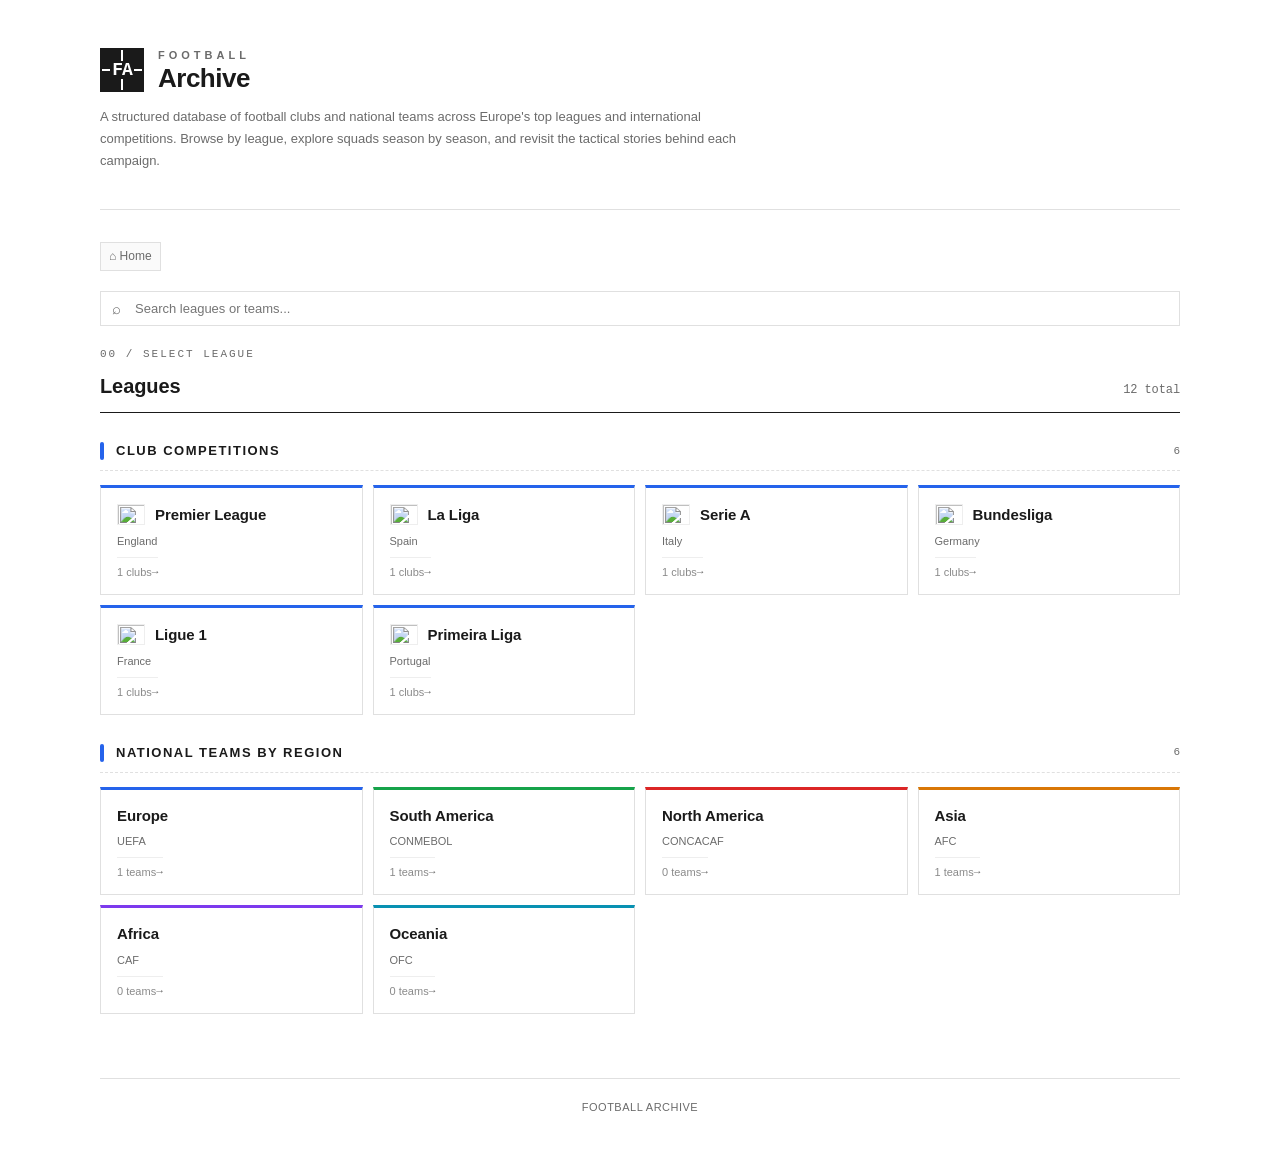
==== index.html @ 5ec5b144 "Add files via upload" ====
<!DOCTYPE html>
<html lang="ja">
<head>
<meta charset="UTF-8">
<meta name="viewport" content="width=device-width, initial-scale=1.0">
<title>Football Archive</title>
<style>
  :root {
    --bg: #ffffff; --fg: #1a1a1a; --muted: #6b6b6b; --muted-2: #8a8a8a;
    --border: #e0e0e0; --border-light: #eeeeee; --surface: #fafafa; --surface-2: #f5f5f5;
    --accent: #1a1a1a; --hover: #f0f0f0;
    --cat-club: #2563eb; --cat-club-bg: #dbeafe; --cat-nat: #dc2626; --cat-nat-bg: #fee2e2;
    --reg-eu: #2563eb; --reg-sa: #16a34a; --reg-na: #dc2626; --reg-as: #d97706; --reg-af: #7c3aed; --reg-oc: #0891b2;
  }
  * { box-sizing: border-box; }
  body { font-family: -apple-system, BlinkMacSystemFont, "Helvetica Neue", "Hiragino Sans", "Yu Gothic", sans-serif; font-size: 14px; line-height: 1.6; color: var(--fg); background: var(--bg); margin: 0; padding: 48px 20px; }
  .container { max-width: 1080px; margin: 0 auto; }
  header { margin-bottom: 32px; padding-bottom: 24px; border-bottom: 1px solid var(--border); }
  .logo { display: flex; align-items: center; gap: 14px; margin-bottom: 14px; text-decoration: none; color: var(--fg); cursor: pointer; width: fit-content; }
  .logo-mark { width: 44px; height: 44px; border: 2px solid var(--fg); position: relative; flex-shrink: 0; display: flex; align-items: center; justify-content: center; background: var(--fg); color: #fff; }
  .logo-mark::before { content: ""; position: absolute; top: 50%; left: 0; right: 0; height: 2px; background: #fff; transform: translateY(-50%); }
  .logo-mark::after { content: ""; position: absolute; top: 0; bottom: 0; left: 50%; width: 2px; background: #fff; transform: translateX(-50%); }
  .logo-mark span { position: relative; z-index: 1; font-family: "SF Mono", Menlo, Consolas, monospace; font-size: 18px; font-weight: 800; letter-spacing: -1px; background: var(--fg); padding: 0 2px; line-height: 1; }
  .logo-text { display: flex; flex-direction: column; line-height: 1; }
  .logo-text .word1 { font-size: 11px; font-weight: 700; letter-spacing: 4px; text-transform: uppercase; color: var(--muted); margin-bottom: 4px; }
  .logo-text .word2 { font-size: 26px; font-weight: 800; letter-spacing: -0.5px; line-height: 1; }
  .intro { font-size: 13px; color: var(--muted); max-width: 640px; line-height: 1.7; }
  .breadcrumb { display: flex; align-items: center; gap: 8px; font-size: 12px; color: var(--muted); margin-bottom: 20px; flex-wrap: wrap; }
  .breadcrumb a { color: var(--muted); text-decoration: none; cursor: pointer; padding: 4px 8px; border: 1px solid var(--border); background: var(--surface); transition: all 0.15s; display: inline-flex; align-items: center; gap: 6px; }
  .breadcrumb a:hover { background: var(--hover); color: var(--fg); }
  .breadcrumb .sep { color: var(--border); font-family: "SF Mono", Menlo, Consolas, monospace; }
  .breadcrumb .current { padding: 4px 8px; color: var(--fg); font-weight: 600; display: inline-flex; align-items: center; gap: 6px; }
  .breadcrumb .flag { width: 16px; height: 12px; border: 1px solid var(--border-light); object-fit: cover; }
  .section-num { font-family: "SF Mono", Menlo, Consolas, monospace; font-size: 11px; color: var(--muted); letter-spacing: 2px; margin-bottom: 6px; }
  h2 { font-size: 20px; font-weight: 600; margin: 0 0 18px 0; padding-bottom: 10px; border-bottom: 1px solid var(--fg); letter-spacing: -0.1px; display: flex; align-items: baseline; gap: 12px; flex-wrap: wrap; }
  h2 .count { font-size: 12px; color: var(--muted); font-weight: 400; font-family: "SF Mono", Menlo, Consolas, monospace; margin-left: auto; }
  .group-heading { display: flex; align-items: center; gap: 12px; margin: 28px 0 14px 0; padding-bottom: 8px; border-bottom: 1px dashed var(--border); }
  .group-heading .bar { width: 4px; height: 18px; border-radius: 2px; }
  .group-heading.club .bar { background: var(--cat-club); }
  .group-heading.eu .bar { background: var(--reg-eu); }
  .group-heading.sa .bar { background: var(--reg-sa); }
  .group-heading.na .bar { background: var(--reg-na); }
  .group-heading.as .bar { background: var(--reg-as); }
  .group-heading.af .bar { background: var(--reg-af); }
  .group-heading.oc .bar { background: var(--reg-oc); }
  .group-heading .title { font-size: 13px; font-weight: 700; text-transform: uppercase; letter-spacing: 1.5px; }
  .group-heading .count { font-size: 11px; color: var(--muted); font-family: "SF Mono", Menlo, Consolas, monospace; margin-left: auto; }
  .grid { display: grid; grid-template-columns: repeat(auto-fill, minmax(260px, 1fr)); gap: 10px; }
  .grid.seasons { grid-template-columns: repeat(auto-fill, minmax(140px, 1fr)); }
  .grid.teams { grid-template-columns: repeat(auto-fill, minmax(240px, 1fr)); }
  .card { border: 1px solid var(--border); border-top: 3px solid transparent; background: var(--bg); padding: 16px; cursor: pointer; transition: all 0.15s; display: flex; flex-direction: column; gap: 10px; text-align: left; font-family: inherit; font-size: inherit; color: inherit; }
  .card:hover { background: var(--surface); border-color: #c0c0c0; }
  .card.club { border-top-color: var(--cat-club); }
  .card.eu { border-top-color: var(--reg-eu); }
  .card.sa { border-top-color: var(--reg-sa); }
  .card.na { border-top-color: var(--reg-na); }
  .card.as { border-top-color: var(--reg-as); }
  .card.af { border-top-color: var(--reg-af); }
  .card.oc { border-top-color: var(--reg-oc); }
  .card-top { display: flex; align-items: center; gap: 10px; }
  .card-flag { width: 28px; height: 21px; border: 1px solid var(--border-light); object-fit: cover; flex-shrink: 0; }
  .card-flag.sq { width: 26px; height: 26px; border-radius: 50%; }
  .card-name { font-size: 15px; font-weight: 600; letter-spacing: -0.1px; line-height: 1.3; flex: 1; }
  .card-sub { font-size: 11px; color: var(--muted); display: flex; gap: 8px; align-items: center; flex-wrap: wrap; }
  .card-meta { font-size: 11px; color: var(--muted-2); padding-top: 8px; border-top: 1px solid var(--border-light); display: flex; justify-content: space-between; align-items: center; }
  .card-meta .arrow { color: var(--muted); font-family: "SF Mono", Menlo, Consolas, monospace; transition: transform 0.15s; }
  .card:hover .card-meta .arrow { transform: translateX(3px); color: var(--fg); }
  .card.season { padding: 14px 16px; gap: 4px; border-top-color: var(--border); }
  .card.season .year { font-family: "SF Mono", Menlo, Consolas, monospace; font-size: 18px; font-weight: 700; letter-spacing: -0.3px; }
  .card.season .label { font-size: 10px; color: var(--muted); text-transform: uppercase; letter-spacing: 1px; }
  .card.season.available { border-top-color: var(--cat-club); }
  .card.season.unavailable { opacity: 0.45; cursor: not-allowed; }
  .card.season.unavailable:hover { background: var(--bg); border-color: var(--border); }
  .toolbar { display: flex; gap: 10px; margin-bottom: 20px; align-items: center; flex-wrap: wrap; }
  .search-box { flex: 1; min-width: 200px; position: relative; }
  .search-box input { width: 100%; padding: 9px 12px 9px 34px; border: 1px solid var(--border); background: var(--bg); font-family: inherit; font-size: 13px; outline: none; transition: border-color 0.15s; }
  .search-box input:focus { border-color: var(--accent); }
  .search-box::before { content: "⌕"; position: absolute; left: 12px; top: 50%; transform: translateY(-50%); color: var(--muted); font-size: 15px; pointer-events: none; }
  .search-results { border: 1px solid var(--border); background: var(--bg); margin-bottom: 20px; }
  .search-results .sr-heading { padding: 10px 14px; background: var(--surface); border-bottom: 1px solid var(--border); font-size: 11px; color: var(--muted); text-transform: uppercase; letter-spacing: 1.5px; font-weight: 600; display: flex; justify-content: space-between; align-items: center; }
  .search-results .sr-heading .count { font-family: "SF Mono", Menlo, Consolas, monospace; }
  .sr-item { display: flex; align-items: center; gap: 12px; padding: 10px 14px; border-bottom: 1px solid var(--border-light); cursor: pointer; transition: background 0.1s; }
  .sr-item:last-child { border-bottom: none; }
  .sr-item:hover { background: var(--surface); }
  .sr-item .sr-flag { width: 20px; height: 15px; border: 1px solid var(--border-light); object-fit: cover; flex-shrink: 0; }
  .sr-item .sr-flag.sq { width: 18px; height: 18px; border-radius: 50%; }
  .sr-item .sr-name { font-size: 14px; font-weight: 500; flex: 1; }
  .sr-item .sr-type { font-family: "SF Mono", Menlo, Consolas, monospace; font-size: 10px; color: var(--muted); text-transform: uppercase; letter-spacing: 1px; }
  .sr-item .sr-path { font-size: 11px; color: var(--muted); }
  .sr-empty { padding: 16px 14px; text-align: center; color: var(--muted); font-size: 12px; font-style: italic; }
  footer { margin-top: 64px; padding-top: 20px; border-top: 1px solid var(--border); font-size: 11px; color: var(--muted); text-align: center; letter-spacing: 0.5px; }
  .hidden { display: none !important; }
  @media (max-width: 640px) {
    body { padding: 24px 12px; font-size: 13px; }
    .logo-mark { width: 38px; height: 38px; }
    .logo-mark span { font-size: 15px; }
    .logo-text .word2 { font-size: 22px; }
    .grid { grid-template-columns: 1fr; }
    .grid.seasons { grid-template-columns: repeat(2, 1fr); }
  }
</style>
</head>
<body>
<div class="container">

<header>
  <a class="logo" id="logo">
    <div class="logo-mark"><span>FA</span></div>
    <div class="logo-text">
      <div class="word1">Football</div>
      <div class="word2">Archive</div>
    </div>
  </a>
  <p class="intro">A structured database of football clubs and national teams across Europe's top leagues and international competitions. Browse by league, explore squads season by season, and revisit the tactical stories behind each campaign.</p>
</header>

<nav class="breadcrumb" id="breadcrumb"></nav>

<div class="toolbar">
  <div class="search-box">
    <input type="text" id="search" placeholder="Search leagues or teams...">
  </div>
</div>

<div class="search-results hidden" id="searchResults"></div>

<main id="view"></main>

<footer>FOOTBALL ARCHIVE</footer>

</div>

<script>
const DATA = {"leagues":[{"country":"England","countryCode":"gb-eng","tier":"Top flight","name":"Premier League","id":"premier-league","type":"club","group":"club","order":10},{"group":"club","order":20,"id":"la-liga","type":"club","tier":"Top flight","name":"La Liga","countryCode":"es","country":"Spain"},{"country":"Italy","countryCode":"it","type":"club","id":"serie-a","tier":"Top flight","name":"Serie A","order":30,"group":"club"},{"country":"Germany","countryCode":"de","type":"club","id":"bundesliga","tier":"Top flight","name":"Bundesliga","group":"club","order":40},{"country":"France","countryCode":"fr","tier":"Top flight","name":"Ligue 1","id":"ligue-1","type":"club","order":50,"group":"club"},{"group":"club","order":60,"id":"primeira-liga","type":"club","name":"Primeira Liga","tier":"Top flight","countryCode":"pt","country":"Portugal"},{"country":"UEFA","countryCode":"eu","tier":"National teams","name":"Europe","type":"nat","id":"nat-europe","group":"eu","order":110},{"country":"CONMEBOL","countryCode":"un","type":"nat","id":"nat-south-america","tier":"National teams","name":"South America","order":120,"group":"sa"},{"country":"CONCACAF","countryCode":"un","tier":"National teams","name":"North America","type":"nat","id":"nat-north-america","group":"na","order":130},{"name":"Asia","tier":"National teams","type":"nat","id":"nat-asia","order":140,"group":"as","country":"AFC","countryCode":"un"},{"countryCode":"un","country":"CAF","group":"af","order":150,"name":"Africa","tier":"National teams","type":"nat","id":"nat-africa"},{"group":"oc","order":160,"id":"nat-oceania","type":"nat","tier":"National teams","name":"Oceania","countryCode":"un","country":"OFC"}],"seasons":{"club":[],"nat":{}},"teams":{"premier-league":[{"id":"man-united","name":"Manchester United","countryCode":"gb-eng","city":"Manchester"}],"la-liga":[{"id":"real-madrid","name":"Real Madrid","countryCode":"es","city":"Madrid"}],"serie-a":[{"id":"juventus","name":"Juventus","countryCode":"it","city":"Turin"}],"bundesliga":[{"id":"bayern","name":"Bayern Munich","countryCode":"de","city":"Munich"}],"ligue-1":[{"id":"psg","name":"Paris Saint-Germain","countryCode":"fr","city":"Paris"}],"primeira-liga":[{"id":"porto","name":"FC Porto","countryCode":"pt","city":"Porto"}],"nat-europe":[{"id":"nt-france","name":"France","countryCode":"fr","city":"UEFA"}],"nat-south-america":[{"id":"nt-brazil","name":"Brazil","countryCode":"br","city":"CONMEBOL"}],"nat-asia":[{"id":"nt-japan","name":"Japan","countryCode":"jp","city":"AFC"}]},"leagueDefaults":{},"teamSpecific":{"premier-league|man-united":["2007-08"],"la-liga|real-madrid":["2014-15"],"serie-a|juventus":["2012-13"],"bundesliga|bayern":["2019-20"],"ligue-1|psg":["2024-25"],"primeira-liga|porto":["2014-15"],"nat-europe|nt-france":["2024"],"nat-south-america|nt-brazil":["2022"]},"reports":{"premier-league|man-united|2007-08":"man-united_2007_08.html","la-liga|real-madrid|2014-15":"real-madrid_2014_15.html","serie-a|juventus|2012-13":"juventus_2012-13.html","bundesliga|bayern|2019-20":"bayern_2019_20.html","ligue-1|psg|2024-25":"psg_2024_25.html","primeira-liga|porto|2014-15":"porto_2014_15.html"}};




function readStateFromQuery() {
  const params = new URLSearchParams(window.location.search);
  const s = { league: null, team: null };
  const leagueParam = params.get("league");
  if (leagueParam && leagueById(leagueParam)) {
    s.league = leagueParam;
    const teamParam = params.get("team");
    if (teamParam && teamsOf(leagueParam).some(t => t.id === teamParam)) {
      s.team = teamParam;
    }
  }
  return s;
}
const state = { league: null, team: null };

function flagUrl(code) { if (!code) return ""; if (code === "un" || code === "eu") return "https://flagcdn.com/w40/un.png"; return "https://flagcdn.com/w40/" + code + ".png"; }
function reportKey(l, t, s) { return l + "|" + t + "|" + s; }
function isNatLeague(id) { return id && id.indexOf("nat-") === 0; }
function leagueById(id)  { return DATA.leagues.find(x => x.id === id); }
function teamsOf(leagueId) { return DATA.teams[leagueId] || []; }
function seasonsFor(leagueId, teamId) {
  var k = leagueId + '|' + teamId;
  if (DATA.teamSpecific[k] && DATA.teamSpecific[k].length) return DATA.teamSpecific[k];
  return DATA.leagueDefaults[leagueId] || [];
}
function escapeHtml(s) { return String(s == null ? "" : s).replace(/[&<>"']/g, c => ({ "&":"&amp;", "<":"&lt;", ">":"&gt;", '"':"&quot;", "'":"&#39;" }[c])); }

function renderBreadcrumb() {
  const bc = document.getElementById("breadcrumb");
  const parts = [];
  parts.push('<a data-nav="home">⌂ Home</a>');
  if (state.league) {
    const l = leagueById(state.league);
    if (!l) { state.league = null; state.team = null; return renderBreadcrumb(); }
    parts.push('<span class="sep">/</span>');
    if (state.team) parts.push('<a data-nav="league"><img class="flag" src="' + flagUrl(l.countryCode) + '" alt="">' + escapeHtml(l.name) + '</a>');
    else parts.push('<span class="current"><img class="flag" src="' + flagUrl(l.countryCode) + '" alt="">' + escapeHtml(l.name) + '</span>');
  }
  if (state.team) {
    const t = teamsOf(state.league).find(x => x.id === state.team);
    if (!t) { state.team = null; return renderBreadcrumb(); }
    parts.push('<span class="sep">/</span>');
    parts.push('<span class="current"><img class="flag" src="' + flagUrl(t.countryCode) + '" alt="">' + escapeHtml(t.name) + '</span>');
  }
  bc.innerHTML = parts.join("");
  bc.querySelectorAll("a[data-nav]").forEach(a => {
    a.addEventListener("click", () => {
      const target = a.dataset.nav;
      if (target === "home") { state.league = null; state.team = null; }
      if (target === "league") { state.team = null; }
      render();
    });
  });
}

function viewLeagues() {
  const clubs = DATA.leagues.filter(l => l.type === "club");
  const nats  = DATA.leagues.filter(l => l.type === "nat");
  const clubCards = clubs.map(l =>
    '<button class="card club" data-league="' + l.id + '">' +
    '<div class="card-top"><img class="card-flag" src="' + flagUrl(l.countryCode) + '" alt=""><span class="card-name">' + escapeHtml(l.name) + '</span></div>' +
    '<div class="card-sub"><span>' + escapeHtml(l.country) + '</span></div>' +
    '<div class="card-meta"><span>' + teamsOf(l.id).length + ' clubs</span><span class="arrow">→</span></div>' +
    '</button>'
  ).join("");
  const natCards = nats.map(l =>
    '<button class="card ' + l.group + '" data-league="' + l.id + '">' +
    '<div class="card-top"><span class="card-name">' + escapeHtml(l.name) + '</span></div>' +
    '<div class="card-sub"><span>' + escapeHtml(l.country) + '</span></div>' +
    '<div class="card-meta"><span>' + teamsOf(l.id).length + ' teams</span><span class="arrow">→</span></div>' +
    '</button>'
  ).join("");
  return '<div class="section-num">00 / SELECT LEAGUE</div>' +
    '<h2>Leagues <span class="count">' + DATA.leagues.length + ' total</span></h2>' +
    (clubs.length ? '<div class="group-heading club"><span class="bar"></span><span class="title">Club Competitions</span><span class="count">' + clubs.length + '</span></div><div class="grid">' + clubCards + '</div>' : '') +
    (nats.length ? '<div class="group-heading eu"><span class="bar"></span><span class="title">National Teams by Region</span><span class="count">' + nats.length + '</span></div><div class="grid">' + natCards + '</div>' : '');
}

function viewTeams() {
  const l = leagueById(state.league);
  const teams = teamsOf(state.league);
  const cards = teams.map(t => teamCardHtml(t, l)).join("");
  return '<div class="section-num">01 / SELECT TEAM</div>' +
    '<h2><img class="card-flag" style="width:24px;height:18px;margin-right:4px;vertical-align:middle;" src="' + flagUrl(l.countryCode) + '" alt="">' + escapeHtml(l.name) + ' <span class="count">' + teams.length + ' teams</span></h2>' +
    '<div class="grid teams">' + (cards || '<div class="sr-empty">No teams registered.</div>') + '</div>';
}

function teamCardHtml(t, l) {
  const cls = l.type === "club" ? "club" : l.group;
  const flagClass = l.type === "nat" ? "sq" : "";
  return '<button class="card ' + cls + '" data-team="' + t.id + '">' +
    '<div class="card-top"><img class="card-flag ' + flagClass + '" src="' + flagUrl(t.countryCode) + '" alt=""><span class="card-name">' + escapeHtml(t.name) + '</span></div>' +
    '<div class="card-sub"><span>' + escapeHtml(t.city || "") + '</span></div>' +
    '<div class="card-meta"><span>Browse seasons</span><span class="arrow">→</span></div>' +
    '</button>';
}

function viewSeasons() {
  const l = leagueById(state.league);
  const t = teamsOf(state.league).find(x => x.id === state.team);
  const seasons = seasonsFor(state.league, state.team);
  const flagClass = l.type === "nat" ? "sq" : "";
  const cards = seasons.map(s => {
    const hasReport = !!DATA.reports[reportKey(state.league, state.team, s)];
    const cls = hasReport ? "available" : "unavailable";
    return '<button class="card season ' + cls + '" data-season="' + s + '"><div class="label">' + (isNatLeague(state.league) ? "Tournament" : "Season") + '</div><div class="year">' + s + '</div></button>';
  }).join("");
  return '<div class="section-num">02 / SELECT SEASON</div>' +
    '<h2><img class="card-flag ' + flagClass + '" style="width:24px;height:' + (flagClass ? '24px' : '18px') + ';margin-right:4px;vertical-align:middle;' + (flagClass ? 'border-radius:50%;' : '') + '" src="' + flagUrl(t.countryCode) + '" alt="">' + escapeHtml(t.name) + ' <span style="font-size:13px;color:var(--muted);font-weight:400;">· ' + escapeHtml(l.name) + '</span> <span class="count">' + seasons.length + ' ' + (isNatLeague(state.league) ? "tournaments" : "seasons") + '</span></h2>' +
    '<div class="grid seasons">' + (cards || '<div class="sr-empty">No seasons registered for this team.</div>') + '</div>';
}

function runGlobalSearch(q) {
  const results = []; const needle = q.toLowerCase();
  DATA.leagues.forEach(l => {
    if (l.name.toLowerCase().indexOf(needle) >= 0 || l.country.toLowerCase().indexOf(needle) >= 0) {
      results.push({ kind: "league", league: l });
    }
  });
  Object.keys(DATA.teams).forEach(lid => {
    const l = leagueById(lid); if (!l) return;
    DATA.teams[lid].forEach(t => {
      if (t.name.toLowerCase().indexOf(needle) >= 0 || (t.city && t.city.toLowerCase().indexOf(needle) >= 0)) {
        results.push({ kind: "team", league: l, team: t });
      }
    });
  });
  return results;
}

function renderSearchResults(q) {
  const box = document.getElementById("searchResults");
  if (!q.trim()) { box.classList.add("hidden"); box.innerHTML = ""; return; }
  const results = runGlobalSearch(q);
  const items = results.slice(0, 40).map(r => {
    if (r.kind === "league") {
      return '<div class="sr-item" data-sr-league="' + r.league.id + '"><img class="sr-flag" src="' + flagUrl(r.league.countryCode) + '" alt=""><div class="sr-name">' + escapeHtml(r.league.name) + '</div><div class="sr-path">' + escapeHtml(r.league.country) + '</div><div class="sr-type">League</div></div>';
    }
    const flagCls = r.league.type === "nat" ? "sq" : "";
    return '<div class="sr-item" data-sr-league="' + r.league.id + '" data-sr-team="' + r.team.id + '"><img class="sr-flag ' + flagCls + '" src="' + flagUrl(r.team.countryCode) + '" alt=""><div class="sr-name">' + escapeHtml(r.team.name) + '</div><div class="sr-path">' + escapeHtml(r.league.name) + (r.team.city ? " · " + escapeHtml(r.team.city) : "") + '</div><div class="sr-type">Team</div></div>';
  }).join("");
  const heading = '<div class="sr-heading"><span>Search results</span><span class="count">' + results.length + ' match' + (results.length === 1 ? "" : "es") + '</span></div>';
  box.innerHTML = heading + (results.length ? items : '<div class="sr-empty">No results for "' + escapeHtml(q) + '"</div>');
  box.classList.remove("hidden");
  box.querySelectorAll(".sr-item").forEach(item => {
    item.addEventListener("click", () => {
      state.league = item.dataset.srLeague; state.team = item.dataset.srTeam || null;
      document.getElementById("search").value = ""; renderSearchResults(""); render();
      window.scrollTo({ top: 0, behavior: "smooth" });
    });
  });
}

function render() {
  renderBreadcrumb();
  const view = document.getElementById("view");
  if (!state.league) view.innerHTML = viewLeagues();
  else if (!state.team) view.innerHTML = viewTeams();
  else view.innerHTML = viewSeasons();
  bindCardEvents();
}

function bindCardEvents() {
  document.querySelectorAll(".card[data-league]").forEach(c => {
    c.addEventListener("click", () => { state.league = c.dataset.league; state.team = null; render(); });
  });
  document.querySelectorAll(".card[data-team]").forEach(c => {
    c.addEventListener("click", () => { state.team = c.dataset.team; render(); });
  });
  document.querySelectorAll(".card[data-season]").forEach(c => {
    c.addEventListener("click", () => {
      const season = c.dataset.season;
      const key = reportKey(state.league, state.team, season);
      const path = DATA.reports[key];
      if (path) window.location.href = path;
      else { c.style.borderColor = "#dc2626"; setTimeout(() => { c.style.borderColor = ""; }, 600); }
    });
  });
}

document.getElementById("logo").addEventListener("click", () => {
  state.league = null; state.team = null;
  document.getElementById("search").value = ""; renderSearchResults(""); render();
});
document.getElementById("search").addEventListener("input", (e) => { renderSearchResults(e.target.value); });



(function applyInitialQuery() {
  const initial = readStateFromQuery();
  state.league = initial.league;
  state.team = initial.team;
})();

render();
</script>
</body>
</html>
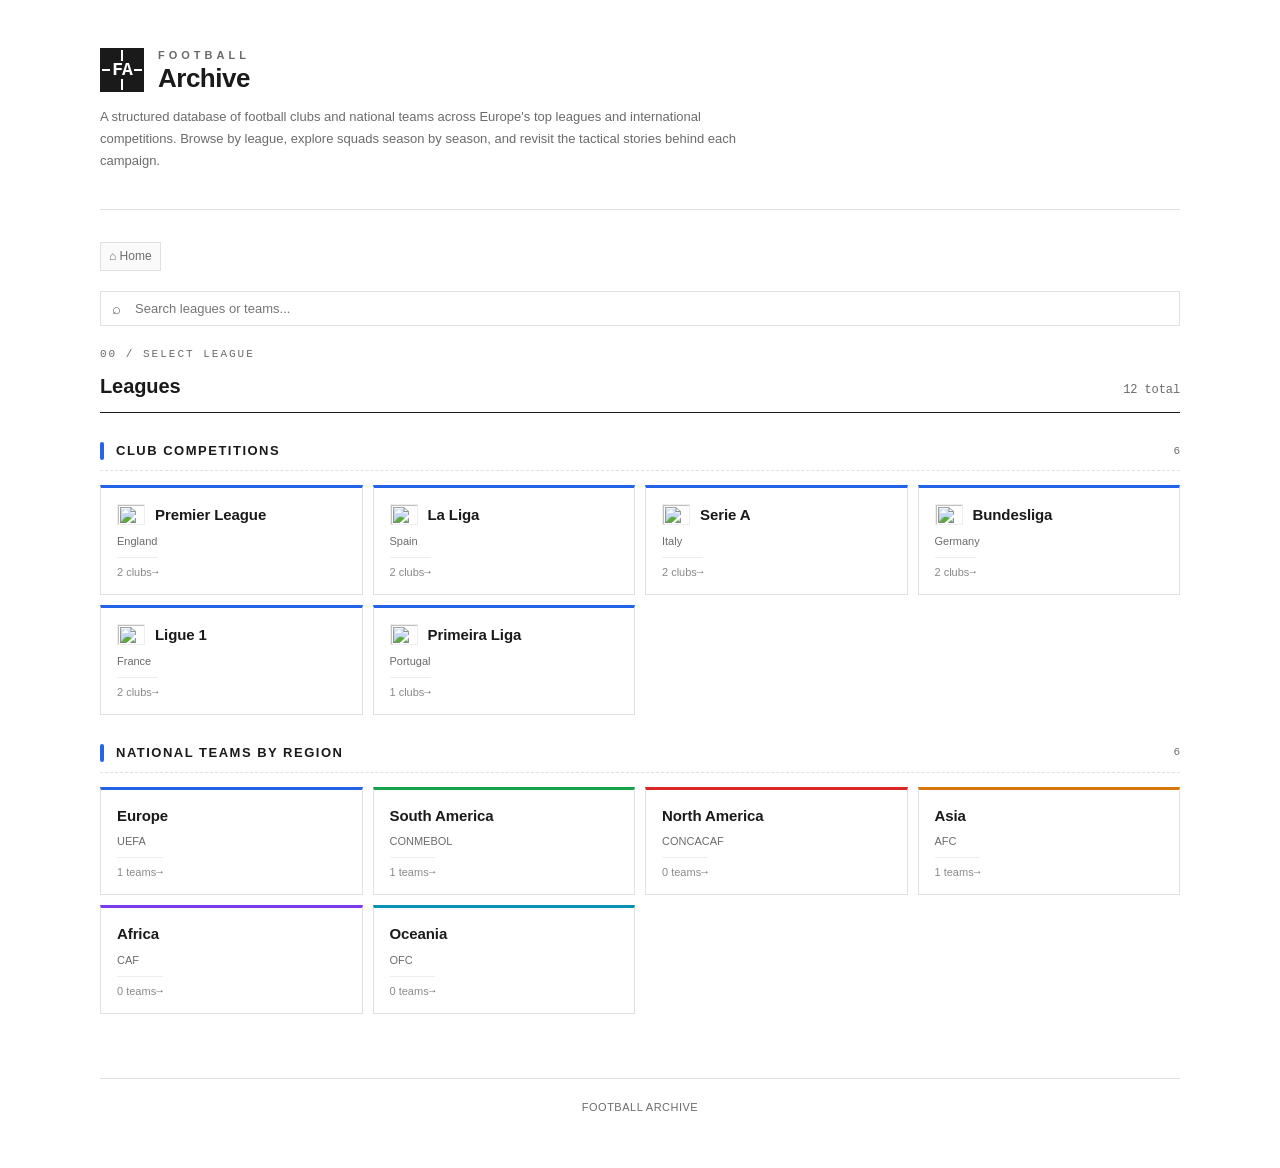
==== commit c2f43309: "Add files via upload" ====
--- a/index.html
+++ b/index.html
@@ -131,7 +131,7 @@
 </div>
 
 <script>
-const DATA = {"leagues":[{"country":"England","countryCode":"gb-eng","tier":"Top flight","name":"Premier League","id":"premier-league","type":"club","group":"club","order":10},{"group":"club","order":20,"id":"la-liga","type":"club","tier":"Top flight","name":"La Liga","countryCode":"es","country":"Spain"},{"country":"Italy","countryCode":"it","type":"club","id":"serie-a","tier":"Top flight","name":"Serie A","order":30,"group":"club"},{"country":"Germany","countryCode":"de","type":"club","id":"bundesliga","tier":"Top flight","name":"Bundesliga","group":"club","order":40},{"country":"France","countryCode":"fr","tier":"Top flight","name":"Ligue 1","id":"ligue-1","type":"club","order":50,"group":"club"},{"group":"club","order":60,"id":"primeira-liga","type":"club","name":"Primeira Liga","tier":"Top flight","countryCode":"pt","country":"Portugal"},{"country":"UEFA","countryCode":"eu","tier":"National teams","name":"Europe","type":"nat","id":"nat-europe","group":"eu","order":110},{"country":"CONMEBOL","countryCode":"un","type":"nat","id":"nat-south-america","tier":"National teams","name":"South America","order":120,"group":"sa"},{"country":"CONCACAF","countryCode":"un","tier":"National teams","name":"North America","type":"nat","id":"nat-north-america","group":"na","order":130},{"name":"Asia","tier":"National teams","type":"nat","id":"nat-asia","order":140,"group":"as","country":"AFC","countryCode":"un"},{"countryCode":"un","country":"CAF","group":"af","order":150,"name":"Africa","tier":"National teams","type":"nat","id":"nat-africa"},{"group":"oc","order":160,"id":"nat-oceania","type":"nat","tier":"National teams","name":"Oceania","countryCode":"un","country":"OFC"}],"seasons":{"club":[],"nat":{}},"teams":{"premier-league":[{"id":"man-united","name":"Manchester United","countryCode":"gb-eng","city":"Manchester"}],"la-liga":[{"id":"real-madrid","name":"Real Madrid","countryCode":"es","city":"Madrid"}],"serie-a":[{"id":"juventus","name":"Juventus","countryCode":"it","city":"Turin"}],"bundesliga":[{"id":"bayern","name":"Bayern Munich","countryCode":"de","city":"Munich"}],"ligue-1":[{"id":"psg","name":"Paris Saint-Germain","countryCode":"fr","city":"Paris"}],"primeira-liga":[{"id":"porto","name":"FC Porto","countryCode":"pt","city":"Porto"}],"nat-europe":[{"id":"nt-france","name":"France","countryCode":"fr","city":"UEFA"}],"nat-south-america":[{"id":"nt-brazil","name":"Brazil","countryCode":"br","city":"CONMEBOL"}],"nat-asia":[{"id":"nt-japan","name":"Japan","countryCode":"jp","city":"AFC"}]},"leagueDefaults":{},"teamSpecific":{"premier-league|man-united":["2007-08"],"la-liga|real-madrid":["2014-15"],"serie-a|juventus":["2012-13"],"bundesliga|bayern":["2019-20"],"ligue-1|psg":["2024-25"],"primeira-liga|porto":["2014-15"],"nat-europe|nt-france":["2024"],"nat-south-america|nt-brazil":["2022"]},"reports":{"premier-league|man-united|2007-08":"man-united_2007_08.html","la-liga|real-madrid|2014-15":"real-madrid_2014_15.html","serie-a|juventus|2012-13":"juventus_2012-13.html","bundesliga|bayern|2019-20":"bayern_2019_20.html","ligue-1|psg|2024-25":"psg_2024_25.html","primeira-liga|porto|2014-15":"porto_2014_15.html"}};
+const DATA = {"leagues":[{"name":"Premier League","tier":"Top flight","id":"premier-league","order":10,"group":"club","country":"England","countryCode":"gb-eng","type":"club"},{"type":"club","countryCode":"es","country":"Spain","group":"club","order":20,"id":"la-liga","tier":"Top flight","name":"La Liga"},{"countryCode":"it","type":"club","order":30,"country":"Italy","group":"club","id":"serie-a","tier":"Top flight","name":"Serie A"},{"countryCode":"de","type":"club","country":"Germany","group":"club","order":40,"id":"bundesliga","tier":"Top flight","name":"Bundesliga"},{"tier":"Top flight","id":"ligue-1","name":"Ligue 1","type":"club","countryCode":"fr","group":"club","country":"France","order":50},{"order":60,"group":"club","country":"Portugal","countryCode":"pt","type":"club","name":"Primeira Liga","tier":"Top flight","id":"primeira-liga"},{"group":"eu","country":"UEFA","order":110,"countryCode":"eu","type":"nat","name":"Europe","tier":"National teams","id":"nat-europe"},{"order":120,"country":"CONMEBOL","group":"sa","countryCode":"un","type":"nat","name":"South America","id":"nat-south-america","tier":"National teams"},{"name":"North America","id":"nat-north-america","tier":"National teams","country":"CONCACAF","group":"na","order":130,"countryCode":"un","type":"nat"},{"id":"nat-asia","tier":"National teams","name":"Asia","countryCode":"un","type":"nat","order":140,"country":"AFC","group":"as"},{"group":"af","country":"CAF","order":150,"countryCode":"un","type":"nat","name":"Africa","tier":"National teams","id":"nat-africa"},{"order":160,"country":"OFC","group":"oc","type":"nat","countryCode":"un","name":"Oceania","id":"nat-oceania","tier":"National teams"}],"seasons":{"club":[],"nat":{}},"teams":{"premier-league":[{"id":"man-united","name":"Manchester United","countryCode":"gb-eng","city":"Manchester"},{"id":"chelsea","name":"Chelsea","countryCode":"gb-eng","city":"London"}],"la-liga":[{"id":"real-madrid","name":"Real Madrid","countryCode":"es","city":"Madrid"},{"id":"barcelona","name":"Barcelona","countryCode":"es","city":"Barcelona"}],"serie-a":[{"id":"juventus","name":"Juventus","countryCode":"it","city":"Turin"},{"id":"inter-milan","name":"Inter Milan","countryCode":"it","city":"Milan"}],"bundesliga":[{"id":"bayern","name":"Bayern Munich","countryCode":"de","city":"Munich"},{"id":"dortmund","name":"Borussia Dortmund","countryCode":"de","city":"Dormund"}],"ligue-1":[{"id":"psg","name":"Paris Saint-Germain","countryCode":"fr","city":"Paris"},{"id":"lyonnais","name":"Olympique Lyonnais","countryCode":"fr","city":"Lyonnais"}],"primeira-liga":[{"id":"porto","name":"FC Porto","countryCode":"pt","city":"Porto"}],"nat-south-america":[{"id":"nt-brazil","name":"Brazil","countryCode":"br","city":"CONMEBOL"}],"nat-asia":[{"id":"nt-japan","name":"Japan","countryCode":"jp","city":"AFC"}],"nat-europe":[{"id":"nt-russia","name":"Russia","countryCode":"ru","city":"UEFA"}]},"leagueDefaults":{},"teamSpecific":{"premier-league|man-united":["2007-08"],"la-liga|real-madrid":["2014-15"],"serie-a|juventus":["2012-13"],"bundesliga|bayern":["2019-20"],"ligue-1|psg":["2024-25"],"primeira-liga|porto":["2014-15"],"nat-europe|nt-greece":["2004"],"nat-south-america|nt-brazil":["2002"],"nat-europe|nt-russia":["2008"],"la-liga|barcelona":["2005-06"],"premier-league|chelsea":["2011-12"],"serie-a|inter-milan":["2009-10"],"bundesliga|dortmund":["2011-12"],"ligue-1|lyonnais":["2004-05"]},"reports":{"premier-league|man-united|2007-08":"man-united_2007_08.html","la-liga|real-madrid|2014-15":"real-madrid_2014_15.html","serie-a|juventus|2012-13":"juventus_2012-13.html","bundesliga|bayern|2019-20":"bayern_2019_20.html","ligue-1|psg|2024-25":"psg_2024_25.html","primeira-liga|porto|2014-15":"porto_2014_15.html","nat-europe|nt-russia|2008":"russia_euro_2008.html","la-liga|barcelona|2005-06":"barcelona_2005_06.html","premier-league|chelsea|2011-12":"chelsea_2011_12.html","serie-a|inter-milan|2009-10":"inter-milan_2009_10.html","bundesliga|dortmund|2011-12":"dortmund_2011_12.html"}};
 
 
 
